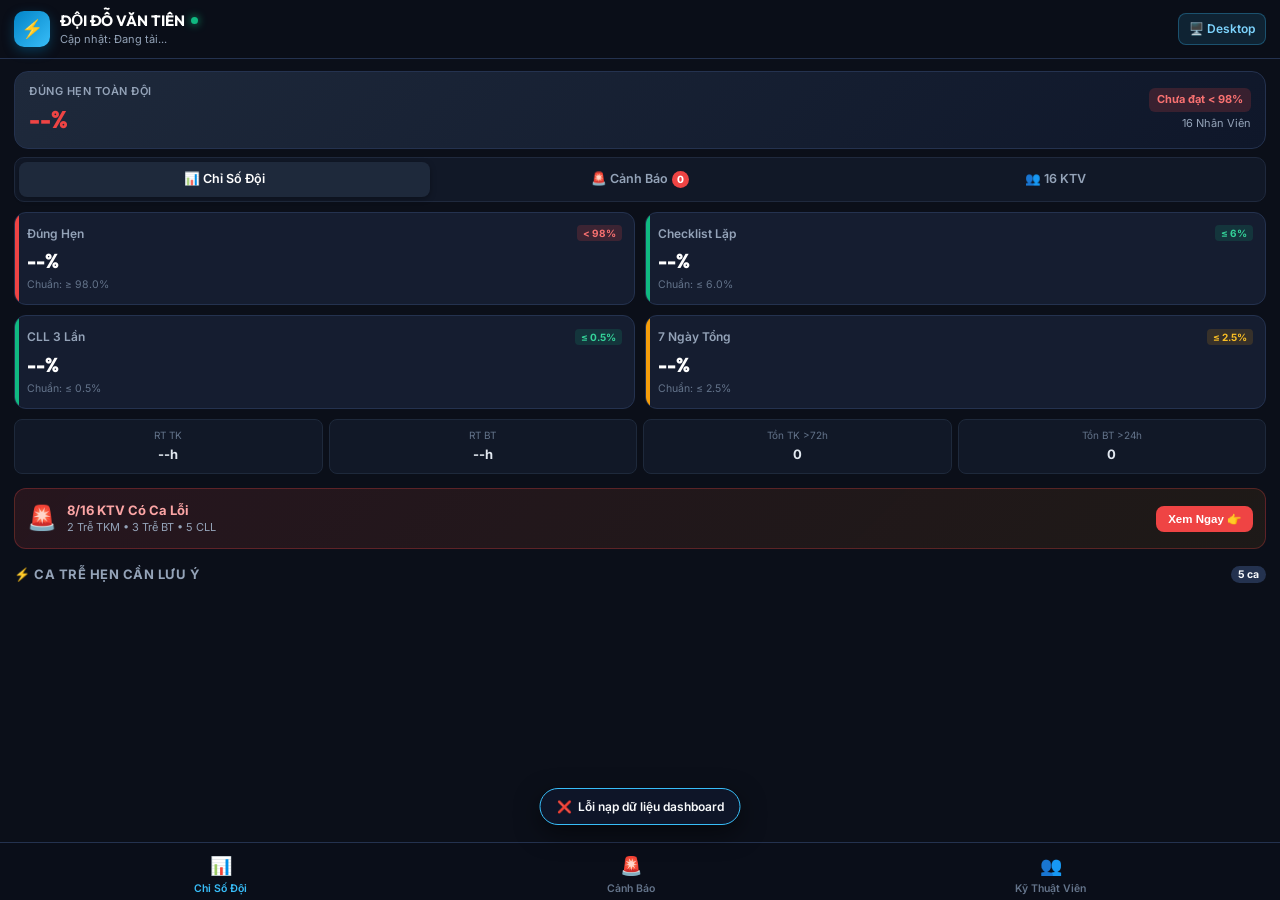
==== m.html @ 836e2f31 "Update m.html at 10:50:08 05/10/2026" ====
<!DOCTYPE html>
<html lang="vi">
<head>
  <meta charset="UTF-8">
  <meta name="viewport" content="width=device-width, initial-scale=1.0, maximum-scale=1.0, user-scalable=no">
  <meta name="theme-color" content="#0f172a">
  <title>KPI Đội Đỗ Văn Tiên (Bản Mobile)</title>
  <link rel="preconnect" href="https://fonts.googleapis.com">
  <link rel="preconnect" href="https://fonts.gstatic.com" crossorigin>
  <link href="https://fonts.googleapis.com/css2?family=Inter:wght@400;500;600;700;800&family=Outfit:wght@600;700;800&display=swap" rel="stylesheet">
  
  <style>
    :root {
      --bg-dark: #0b0f19;
      --bg-card: #151d30;
      --bg-card-hover: #1c263f;
      --border: #24324f;
      --text-main: #f8fafc;
      --text-sub: #94a3b8;
      --text-muted: #64748b;
      --primary: #38bdf8;
      --primary-dim: rgba(56, 189, 248, 0.15);
      --success: #10b981;
      --success-dim: rgba(16, 185, 129, 0.15);
      --warning: #f59e0b;
      --warning-dim: rgba(245, 158, 11, 0.15);
      --danger: #ef4444;
      --danger-dim: rgba(239, 68, 68, 0.18);
      --purple: #8b5cf6;
      --purple-dim: rgba(139, 92, 246, 0.15);
      --safe-bottom: env(safe-area-inset-bottom, 16px);
    }

    * {
      box-sizing: border-box;
      margin: 0;
      padding: 0;
      -webkit-tap-highlight-color: transparent;
    }

    body {
      font-family: 'Inter', -apple-system, BlinkMacSystemFont, "Segoe UI", Roboto, sans-serif;
      background-color: var(--bg-dark);
      color: var(--text-main);
      line-height: 1.45;
      padding-bottom: calc(75px + var(--safe-bottom));
      user-select: none;
      -webkit-font-smoothing: antialiased;
    }

    /* APP HEADER */
    .app-header {
      position: sticky;
      top: 0;
      z-index: 100;
      background: rgba(11, 15, 25, 0.88);
      backdrop-filter: blur(16px);
      -webkit-backdrop-filter: blur(16px);
      border-bottom: 1px solid var(--border);
      padding: 10px 14px;
      display: flex;
      align-items: center;
      justify-content: space-between;
    }

    .header-left {
      display: flex;
      align-items: center;
      gap: 10px;
    }

    .app-logo {
      width: 36px;
      height: 36px;
      border-radius: 10px;
      background: linear-gradient(135deg, #0284c7, #38bdf8);
      display: flex;
      align-items: center;
      justify-content: center;
      font-size: 18px;
      box-shadow: 0 4px 12px rgba(2, 132, 199, 0.35);
    }

    .app-titles h1 {
      font-family: 'Outfit', sans-serif;
      font-size: 15px;
      font-weight: 700;
      color: #fff;
      display: flex;
      align-items: center;
      gap: 6px;
    }

    .live-dot {
      display: inline-block;
      width: 7px;
      height: 7px;
      border-radius: 50%;
      background: #10b981;
      box-shadow: 0 0 8px #10b981;
      animation: pulse 2s infinite;
    }

    @keyframes pulse {
      0%, 100% { opacity: 1; transform: scale(1); }
      50% { opacity: 0.4; transform: scale(0.85); }
    }

    .app-subtitle {
      font-size: 11px;
      color: var(--text-sub);
    }

    .btn-desktop-switch {
      background: rgba(56, 189, 248, 0.12);
      border: 1px solid rgba(56, 189, 248, 0.3);
      color: #7dd3fc;
      padding: 6px 10px;
      border-radius: 8px;
      font-size: 12px;
      font-weight: 600;
      text-decoration: none;
      display: flex;
      align-items: center;
      gap: 4px;
    }

    /* TOP STATS BANNER */
    .hero-stat-banner {
      margin: 12px 14px 6px;
      padding: 12px 14px;
      background: linear-gradient(135deg, #1e293b, #0f172a);
      border: 1px solid var(--border);
      border-radius: 14px;
      display: flex;
      justify-content: space-between;
      align-items: center;
    }

    .hero-stat-col {
      display: flex;
      flex-direction: column;
    }

    .hero-label {
      font-size: 11px;
      color: var(--text-sub);
      text-transform: uppercase;
      letter-spacing: 0.5px;
      font-weight: 600;
    }

    .hero-value {
      font-family: 'Outfit', sans-serif;
      font-size: 24px;
      font-weight: 800;
      margin-top: 2px;
    }

    .val-pass { color: var(--success); }
    .val-fail { color: var(--danger); }
    .val-warn { color: var(--warning); }

    .hero-status-pill {
      font-size: 11px;
      font-weight: 700;
      padding: 4px 8px;
      border-radius: 6px;
      text-align: right;
    }

    /* SEGMENTED TAB NAV */
    .tab-bar {
      margin: 8px 14px;
      background: #111827;
      padding: 4px;
      border-radius: 10px;
      display: flex;
      gap: 4px;
      border: 1px solid #1f293d;
    }

    .tab-item {
      flex: 1;
      padding: 8px 4px;
      text-align: center;
      font-size: 12.5px;
      font-weight: 600;
      color: var(--text-sub);
      border-radius: 8px;
      cursor: pointer;
      display: flex;
      align-items: center;
      justify-content: center;
      gap: 4px;
      transition: all 0.15s ease;
    }

    .tab-item.active {
      background: #1e293b;
      color: #fff;
      box-shadow: 0 2px 6px rgba(0,0,0,0.3);
    }

    .tab-badge {
      font-size: 10px;
      font-weight: 800;
      padding: 1px 5px;
      border-radius: 10px;
      background: var(--danger);
      color: #fff;
    }

    /* VIEW SECTIONS */
    .view-container {
      padding: 0 14px;
      display: none;
    }
    .view-container.active {
      display: block;
    }

    /* 4-KPI GRID */
    .kpi-grid {
      display: grid;
      grid-template-columns: 1fr 1fr;
      gap: 10px;
      margin-top: 10px;
    }

    .kpi-card {
      background: var(--bg-card);
      border: 1px solid var(--border);
      border-radius: 12px;
      padding: 12px;
      position: relative;
      overflow: hidden;
    }

    .kpi-card::before {
      content: '';
      position: absolute;
      top: 0; left: 0; bottom: 0;
      width: 4px;
    }
    .kpi-card.pass::before { background: var(--success); }
    .kpi-card.fail::before { background: var(--danger); }
    .kpi-card.warn::before { background: var(--warning); }

    .kpi-card-header {
      display: flex;
      justify-content: space-between;
      align-items: center;
      margin-bottom: 4px;
    }

    .kpi-name {
      font-size: 12px;
      color: var(--text-sub);
      font-weight: 600;
    }

    .kpi-tag {
      font-size: 10px;
      font-weight: 700;
      padding: 1px 6px;
      border-radius: 4px;
    }

    .tag-pass { background: var(--success-dim); color: #34d399; }
    .tag-fail { background: var(--danger-dim); color: #f87171; }
    .tag-warn { background: var(--warning-dim); color: #fbbf24; }

    .kpi-num {
      font-family: 'Outfit', sans-serif;
      font-size: 20px;
      font-weight: 800;
      color: #fff;
    }

    .kpi-target {
      font-size: 10.5px;
      color: var(--text-muted);
      margin-top: 2px;
    }

    /* SECONDARY METRICS (ROW) */
    .mini-metrics-row {
      display: grid;
      grid-template-columns: repeat(4, 1fr);
      gap: 6px;
      margin-top: 10px;
    }

    .mini-metric-pill {
      background: #111827;
      border: 1px solid #1e293b;
      border-radius: 8px;
      padding: 8px 4px;
      text-align: center;
    }

    .mini-metric-label {
      font-size: 10px;
      color: var(--text-muted);
      display: block;
    }

    .mini-metric-val {
      font-size: 13px;
      font-weight: 700;
      margin-top: 2px;
      color: #e2e8f0;
    }

    /* QUICK ACTION CALLOUT */
    .action-callout {
      margin-top: 14px;
      background: linear-gradient(135deg, rgba(239, 68, 68, 0.12), rgba(245, 158, 11, 0.08));
      border: 1px solid rgba(239, 68, 68, 0.28);
      border-radius: 12px;
      padding: 12px;
      display: flex;
      align-items: center;
      justify-content: space-between;
    }

    .callout-left {
      display: flex;
      align-items: center;
      gap: 10px;
    }

    .callout-icon {
      font-size: 24px;
    }

    .callout-title {
      font-size: 13px;
      font-weight: 700;
      color: #fca5a5;
    }

    .callout-sub {
      font-size: 11px;
      color: var(--text-sub);
    }

    .btn-callout {
      background: var(--danger);
      color: #fff;
      font-size: 11.5px;
      font-weight: 700;
      padding: 6px 12px;
      border-radius: 8px;
      border: none;
      cursor: pointer;
      white-space: nowrap;
    }

    /* SECTION TITLE */
    .section-title-row {
      display: flex;
      justify-content: space-between;
      align-items: center;
      margin: 16px 0 10px;
    }

    .section-title {
      font-size: 13px;
      font-weight: 700;
      text-transform: uppercase;
      letter-spacing: 0.5px;
      color: var(--text-sub);
      display: flex;
      align-items: center;
      gap: 6px;
    }

    .badge-count {
      font-size: 10.5px;
      font-weight: 700;
      background: var(--border);
      color: var(--text-main);
      padding: 1px 7px;
      border-radius: 10px;
    }

    /* HOT ALERT CARDS */
    .alert-card {
      background: var(--bg-card);
      border: 1px solid var(--border);
      border-radius: 12px;
      padding: 12px;
      margin-bottom: 8px;
      transition: background 0.15s ease;
    }

    .alert-card.type-late-tkm { border-left: 4px solid var(--danger); }
    .alert-card.type-late-bt { border-left: 4px solid var(--warning); }
    .alert-card.type-cll { border-left: 4px solid #f43f5e; }
    .alert-card.type-7n { border-left: 4px solid #38bdf8; }

    .alert-top {
      display: flex;
      justify-content: space-between;
      align-items: flex-start;
      margin-bottom: 6px;
    }

    .alert-badge {
      font-size: 11px;
      font-weight: 700;
      padding: 2px 7px;
      border-radius: 5px;
      display: inline-block;
    }

    .alert-badge.late-tkm { background: rgba(239, 68, 68, 0.2); color: #fca5a5; }
    .alert-badge.late-bt { background: rgba(245, 158, 11, 0.2); color: #fcd34d; }
    .alert-badge.cll { background: rgba(244, 63, 94, 0.2); color: #fda4af; }
    .alert-badge.seven-n { background: rgba(56, 189, 248, 0.2); color: #7dd3fc; }

    .alert-emp-tag {
      font-size: 12px;
      font-weight: 700;
      color: #38bdf8;
    }

    .alert-shd-row {
      display: flex;
      align-items: center;
      justify-content: space-between;
      background: rgba(0,0,0,0.25);
      padding: 6px 10px;
      border-radius: 6px;
      margin: 6px 0;
    }

    .alert-shd-code {
      font-family: monospace;
      font-size: 13.5px;
      font-weight: 700;
      color: #f8fafc;
      letter-spacing: 0.5px;
    }

    .btn-copy-chip {
      background: rgba(56, 189, 248, 0.15);
      border: 1px solid rgba(56, 189, 248, 0.3);
      color: #7dd3fc;
      font-size: 11px;
      font-weight: 600;
      padding: 3px 8px;
      border-radius: 5px;
      cursor: pointer;
      display: flex;
      align-items: center;
      gap: 3px;
    }
    .btn-copy-chip:active {
      transform: scale(0.96);
    }

    .alert-details {
      font-size: 11.5px;
      color: var(--text-sub);
      margin-top: 4px;
    }

    .alert-note {
      font-size: 11px;
      color: #94a3b8;
      background: rgba(255,255,255,0.03);
      padding: 4px 6px;
      border-radius: 4px;
      margin-top: 4px;
      line-height: 1.35;
      display: -webkit-box;
      -webkit-line-clamp: 2;
      -webkit-box-orient: vertical;
      overflow: hidden;
    }

    /* SEARCH & FILTER BAR */
    .filter-wrapper {
      position: sticky;
      top: 57px;
      z-index: 90;
      background: rgba(11, 15, 25, 0.95);
      backdrop-filter: blur(12px);
      padding: 6px 0 10px;
    }

    .search-box {
      position: relative;
      margin-bottom: 8px;
    }

    .search-input {
      width: 100%;
      background: #151d30;
      border: 1px solid var(--border);
      border-radius: 10px;
      padding: 10px 36px 10px 14px;
      font-size: 13px;
      color: #fff;
      outline: none;
    }
    .search-input:focus {
      border-color: var(--primary);
    }
    .search-clear {
      position: absolute;
      right: 12px;
      top: 50%;
      transform: translateY(-50%);
      color: var(--text-muted);
      cursor: pointer;
      font-size: 14px;
      display: none;
    }

    .chips-scroll {
      display: flex;
      gap: 6px;
      overflow-x: auto;
      padding-bottom: 2px;
      scrollbar-width: none;
    }
    .chips-scroll::-webkit-scrollbar { display: none; }

    .chip-filter {
      padding: 5px 10px;
      border-radius: 20px;
      font-size: 11.5px;
      font-weight: 600;
      background: #151d30;
      color: var(--text-sub);
      border: 1px solid var(--border);
      white-space: nowrap;
      cursor: pointer;
      display: flex;
      align-items: center;
      gap: 4px;
    }
    .chip-filter.active {
      background: var(--primary);
      color: #0b0f19;
      border-color: var(--primary);
      font-weight: 700;
    }

    /* EMP MOBILE CARDS */
    .emp-card {
      background: var(--bg-card);
      border: 1px solid var(--border);
      border-radius: 14px;
      padding: 12px 14px;
      margin-bottom: 10px;
      position: relative;
      transition: all 0.15s ease;
    }

    .emp-card.has-danger { border-left: 4px solid var(--danger); }
    .emp-card.has-warning { border-left: 4px solid var(--warning); }
    .emp-card.is-clean { border-left: 4px solid var(--success); }

    .emp-card-header {
      display: flex;
      justify-content: space-between;
      align-items: center;
      margin-bottom: 8px;
    }

    .emp-info-wrap {
      display: flex;
      align-items: center;
      gap: 10px;
    }

    .emp-avatar {
      width: 36px;
      height: 36px;
      border-radius: 10px;
      background: linear-gradient(135deg, #1e293b, #334155);
      color: #38bdf8;
      font-family: 'Outfit', sans-serif;
      font-weight: 700;
      font-size: 13px;
      display: flex;
      align-items: center;
      justify-content: center;
      border: 1px solid #475569;
    }

    .emp-name-text {
      font-size: 14px;
      font-weight: 700;
      color: #fff;
    }

    .emp-block-text {
      font-size: 11px;
      color: var(--text-muted);
    }

    .score-badge {
      font-size: 11px;
      font-weight: 800;
      padding: 3px 8px;
      border-radius: 6px;
    }
    .score-good { background: var(--success-dim); color: #34d399; }
    .score-warn { background: var(--warning-dim); color: #fbbf24; }
    .score-fail { background: var(--danger-dim); color: #f87171; }

    /* EMP 7-KPI GRID — 2 hàng: 4 ô trên + 3 ô dưới canh đều */
    .emp-kpi7-grid {
      display: grid;
      grid-template-columns: repeat(4, 1fr);
      gap: 4px;
      margin-bottom: 8px;
    }

    /* Hàng 2: 3 ô (RT TK, RT BT, CSAT) — căn giữa bằng cách cho
       ô đầu tiên hàng 2 bắt đầu từ cột 1 (auto), còn dùng
       wrapper riêng để 3 ô chiếm 3/4 width và căn giữa */
    .emp-kpi7-row2 {
      grid-column: 1 / -1;
      display: grid;
      grid-template-columns: repeat(3, 1fr);
      gap: 4px;
    }

    .kpi7-cell {
      background: rgba(0,0,0,0.22);
      border-radius: 6px;
      padding: 6px 4px;
      text-align: center;
      border: 1px solid transparent;
      min-width: 0;
    }
    .kpi7-cell.pass { border-color: rgba(16,185,129,0.25); }
    .kpi7-cell.fail { border-color: rgba(239,68,68,0.3); background: rgba(239,68,68,0.06); }

    .kpi7-label {
      font-size: 10px;
      color: var(--text-muted);
      display: block;
      white-space: nowrap;
      overflow: hidden;
      text-overflow: ellipsis;
    }

    .kpi7-val {
      font-size: 12.5px;
      font-weight: 700;
      margin-top: 2px;
      display: block;
    }
    .kpi7-cell.pass .kpi7-val { color: #34d399; }
    .kpi7-cell.fail .kpi7-val { color: #f87171; }

    /* ISSUE PILLS ON CARD */
    .emp-issue-pills {
      display: flex;
      flex-wrap: wrap;
      gap: 4px;
      margin-bottom: 10px;
    }

    .issue-pill {
      font-size: 10.5px;
      font-weight: 700;
      padding: 3px 8px;
      border-radius: 4px;
      cursor: pointer;
      display: inline-flex;
      align-items: center;
      gap: 3px;
      transition: opacity 0.15s, transform 0.1s;
    }
    .issue-pill:active { transform: scale(0.95); opacity: 0.8; }
    .issue-pill:not(.pill-clean)::after { content: ' ›'; font-size: 11px; opacity: 0.7; }
    .pill-late-tkm { background: rgba(239, 68, 68, 0.2); color: #fca5a5; }
    .pill-late-bt { background: rgba(245, 158, 11, 0.2); color: #fcd34d; }
    .pill-cll { background: rgba(244, 63, 94, 0.2); color: #fda4af; }
    .pill-7n { background: rgba(56, 189, 248, 0.2); color: #7dd3fc; }
    .pill-rt { background: rgba(139, 92, 246, 0.2); color: #c4b5fd; }
    .pill-clean { background: rgba(16, 185, 129, 0.15); color: #34d399; cursor: default; }

    /* CARD ACTION BUTTONS */
    .emp-actions {
      display: grid;
      grid-template-columns: 1fr 1fr;
      gap: 8px;
    }

    .btn-emp-action {
      padding: 8px 4px;
      border-radius: 8px;
      font-size: 12px;
      font-weight: 700;
      border: 1px solid transparent;
      cursor: pointer;
      display: flex;
      align-items: center;
      justify-content: center;
      gap: 5px;
    }
    .btn-emp-action:active { transform: scale(0.97); }

    .btn-action-view {
      background: #1e293b;
      color: #38bdf8;
      border-color: rgba(56, 189, 248, 0.3);
    }
    .btn-action-zalo {
      background: linear-gradient(135deg, #0284c7, #0369a1);
      color: #fff;
    }

    /* BOTTOM SHEET MODAL (MOBILE DOSSIER) */
    .sheet-backdrop {
      position: fixed;
      top: 0; left: 0; right: 0; bottom: 0;
      background: rgba(0, 0, 0, 0.7);
      backdrop-filter: blur(4px);
      z-index: 1000;
      display: none;
      align-items: flex-end;
    }

    .sheet-container {
      width: 100%;
      max-height: 88vh;
      background: #111827;
      border-radius: 20px 20px 0 0;
      border-top: 1px solid var(--border);
      display: flex;
      flex-direction: column;
      animation: slideUp 0.25s ease-out;
    }

    @keyframes slideUp {
      from { transform: translateY(100%); }
      to { transform: translateY(0); }
    }

    .sheet-handle {
      width: 38px;
      height: 4px;
      background: #475569;
      border-radius: 2px;
      margin: 10px auto 4px;
    }

    .sheet-header {
      padding: 10px 16px 12px;
      border-bottom: 1px solid #1f293d;
      display: flex;
      justify-content: space-between;
      align-items: center;
    }

    .sheet-emp-meta h3 {
      font-size: 16px;
      font-weight: 700;
      color: #fff;
    }
    .sheet-emp-meta span {
      font-size: 11.5px;
      color: var(--text-sub);
    }

    .btn-sheet-close {
      background: #1e293b;
      border: 1px solid #334155;
      color: #94a3b8;
      width: 30px;
      height: 30px;
      border-radius: 50%;
      font-size: 14px;
      cursor: pointer;
      display: flex;
      align-items: center;
      justify-content: center;
    }

    .sheet-kpi-strip {
      display: flex;
      gap: 6px;
      overflow-x: auto;
      padding: 10px 16px;
      background: #0b0f19;
      border-bottom: 1px solid #1f293d;
      scrollbar-width: none;
    }
    .sheet-kpi-strip::-webkit-scrollbar { display: none; }

    .sk-chip {
      padding: 4px 8px;
      border-radius: 6px;
      font-size: 11px;
      white-space: nowrap;
      border: 1px solid #1e293b;
    }
    .sk-chip.pass { background: rgba(16, 185, 129, 0.1); color: #34d399; }
    .sk-chip.fail { background: rgba(239, 68, 68, 0.1); color: #f87171; }

    .sheet-body {
      padding: 12px 16px;
      overflow-y: auto;
      flex: 1;
      -webkit-overflow-scrolling: touch;
    }

    .sheet-footer {
      padding: 10px 16px calc(10px + var(--safe-bottom));
      border-top: 1px solid #1f293d;
      background: #111827;
      display: grid;
      grid-template-columns: 1fr 1fr;
      gap: 8px;
    }

    .btn-sheet-action {
      padding: 10px 6px;
      border-radius: 10px;
      font-size: 12.5px;
      font-weight: 700;
      border: none;
      cursor: pointer;
      display: flex;
      align-items: center;
      justify-content: center;
      gap: 6px;
    }
    .btn-sheet-action:active { transform: scale(0.97); }

    .btn-sheet-shd {
      background: #1e293b;
      color: #38bdf8;
      border: 1px solid rgba(56, 189, 248, 0.3);
    }
    .btn-sheet-zalo {
      background: linear-gradient(135deg, #0284c7, #0369a1);
      color: #fff;
    }

    /* TOAST NOTIFICATION */
    .mobile-toast {
      position: fixed;
      bottom: calc(75px + var(--safe-bottom));
      left: 50%;
      transform: translateX(-50%) translateY(30px);
      background: rgba(15, 23, 42, 0.95);
      border: 1px solid #38bdf8;
      color: #f8fafc;
      padding: 9px 16px;
      border-radius: 24px;
      font-size: 12px;
      font-weight: 600;
      box-shadow: 0 8px 24px rgba(0,0,0,0.5);
      z-index: 2000;
      opacity: 0;
      pointer-events: none;
      transition: all 0.25s ease;
      white-space: nowrap;
      display: flex;
      align-items: center;
      gap: 6px;
    }
    .mobile-toast.show {
      opacity: 1;
      transform: translateX(-50%) translateY(0);
    }

    /* BOTTOM NAV BAR */
    .bottom-nav {
      position: fixed;
      bottom: 0; left: 0; right: 0;
      background: rgba(11, 15, 25, 0.96);
      backdrop-filter: blur(16px);
      -webkit-backdrop-filter: blur(16px);
      border-top: 1px solid var(--border);
      padding: 6px 14px var(--safe-bottom);
      display: flex;
      justify-content: space-around;
      z-index: 95;
    }

    .bnav-item {
      display: flex;
      flex-direction: column;
      align-items: center;
      color: var(--text-muted);
      font-size: 10.5px;
      font-weight: 600;
      text-decoration: none;
      padding: 4px 12px;
      border-radius: 8px;
      cursor: pointer;
      position: relative;
    }
    .bnav-item.active {
      color: #38bdf8;
    }
    .bnav-icon {
      font-size: 18px;
      margin-bottom: 2px;
    }
  </style>
</head>
<body>

  <!-- APP HEADER -->
  <header class="app-header">
    <div class="header-left">
      <div class="app-logo">⚡</div>
      <div class="app-titles">
        <h1>ĐỘI ĐỖ VĂN TIÊN <span class="live-dot" title="Dữ liệu trực tiếp"></span></h1>
        <div class="app-subtitle" id="appSubtitle">Cập nhật: Đang tải...</div>
      </div>
    </div>
    <a href="index.html" class="btn-desktop-switch" title="Chuyển sang giao diện bảng lớn cho máy tính">
      🖥️ Desktop
    </a>
  </header>

  <!-- HERO KPI STAT BANNER (TOP PERFORMANCE) -->
  <section class="hero-stat-banner" id="heroBanner">
    <div class="hero-stat-col">
      <span class="hero-label">Đúng Hẹn Toàn Đội</span>
      <span class="hero-value val-fail" id="heroOnTimeVal">--%</span>
    </div>
    <div class="hero-stat-col" style="align-items: flex-end;">
      <span class="hero-status-pill tag-fail" id="heroOnTimeBadge">Chưa đạt &lt; 98%</span>
      <span style="font-size: 11px; color: var(--text-sub); margin-top: 4px;" id="heroEmpCount">16 Nhân Viên</span>
    </div>
  </section>

  <!-- SEGMENTED TABS -->
  <nav class="tab-bar" id="mobileTabBar">
    <div class="tab-item active" data-tab="tab-overview">
      📊 Chỉ Số Đội
    </div>
    <div class="tab-item" data-tab="tab-alerts">
      🚨 Cảnh Báo <span class="tab-badge" id="tabAlertCount">0</span>
    </div>
    <div class="tab-item" data-tab="tab-employees">
      👥 16 KTV
    </div>
  </nav>

  <!-- VIEW 1: TỔNG QUAN CHỈ SỐ ĐỘI -->
  <main class="view-container active" id="tab-overview">
    
    <!-- 4 CORE KPIS GRID -->
    <div class="kpi-grid">
      <!-- 1. Đúng Hẹn -->
      <div class="kpi-card fail" id="cardOnTime">
        <div class="kpi-card-header">
          <span class="kpi-name">Đúng Hẹn</span>
          <span class="kpi-tag tag-fail" id="kpiTagOnTime">&lt; 98%</span>
        </div>
        <div class="kpi-num" id="kpiValOnTime">--%</div>
        <div class="kpi-target">Chuẩn: ≥ 98.0%</div>
      </div>

      <!-- 2. CLL -->
      <div class="kpi-card pass" id="cardCLL">
        <div class="kpi-card-header">
          <span class="kpi-name">Checklist Lặp</span>
          <span class="kpi-tag tag-pass" id="kpiTagCLL">≤ 6%</span>
        </div>
        <div class="kpi-num" id="kpiValCLL">--%</div>
        <div class="kpi-target">Chuẩn: ≤ 6.0%</div>
      </div>

      <!-- 3. CLL3 -->
      <div class="kpi-card pass" id="cardCLL3">
        <div class="kpi-card-header">
          <span class="kpi-name">CLL 3 Lần</span>
          <span class="kpi-tag tag-pass" id="kpiTagCLL3">≤ 0.5%</span>
        </div>
        <div class="kpi-num" id="kpiValCLL3">--%</div>
        <div class="kpi-target">Chuẩn: ≤ 0.5%</div>
      </div>

      <!-- 4. 7N Total -->
      <div class="kpi-card warn" id="card7N">
        <div class="kpi-card-header">
          <span class="kpi-name">7 Ngày Tổng</span>
          <span class="kpi-tag tag-warn" id="kpiTag7N">≤ 2.5%</span>
        </div>
        <div class="kpi-num" id="kpiVal7N">--%</div>
        <div class="kpi-target">Chuẩn: ≤ 2.5%</div>
      </div>
    </div>

    <!-- 4 SECONDARY METRICS -->
    <div class="mini-metrics-row">
      <div class="mini-metric-pill">
        <span class="mini-metric-label">RT TK</span>
        <span class="mini-metric-val" id="valRtTk">--h</span>
      </div>
      <div class="mini-metric-pill">
        <span class="mini-metric-label">RT BT</span>
        <span class="mini-metric-val" id="valRtBt">--h</span>
      </div>
      <div class="mini-metric-pill">
        <span class="mini-metric-label">Tồn TK &gt;72h</span>
        <span class="mini-metric-val" id="valOverdue72">0</span>
      </div>
      <div class="mini-metric-pill">
        <span class="mini-metric-label">Tồn BT &gt;24h</span>
        <span class="mini-metric-val" id="valOverdue24">0</span>
      </div>
    </div>

    <!-- ACTION CALLOUT -->
    <div class="action-callout" id="actionCallout">
      <div class="callout-left">
        <div class="callout-icon">🚨</div>
        <div>
          <div class="callout-title" id="calloutTitle">8/16 KTV Có Ca Lỗi</div>
          <div class="callout-sub" id="calloutSub">2 Trễ TKM • 3 Trễ BT • 5 CLL</div>
        </div>
      </div>
      <button class="btn-callout" onclick="switchMobileTab('tab-employees', 'HAS_ISSUES')">
        Xem Ngay 👉
      </button>
    </div>

    <!-- QUICK HOT ISSUES SECTION IN OVERVIEW -->
    <div class="section-title-row">
      <span class="section-title">⚡ Ca Trễ Hẹn Cần Lưu Ý</span>
      <span class="badge-count" id="badgeLateCount">5 ca</span>
    </div>
    <div id="overviewHotAlertsContainer">
      <!-- Injected by JS -->
    </div>
  </main>

  <!-- VIEW 2: CẢNH BÁO NÓNG (HOT ALERTS) -->
  <main class="view-container" id="tab-alerts">
    <div class="section-title-row" style="margin-top: 8px;">
      <span class="section-title">🚨 Danh Sách Toàn Bộ Ca Sự Cố</span>
      <span class="badge-count" id="badgeAllAlertsCount">0 ca</span>
    </div>
    <div id="fullAlertsContainer">
      <!-- Injected by JS -->
    </div>
  </main>

  <!-- VIEW 3: 16 ANH EM KTV -->
  <main class="view-container" id="tab-employees">
    
    <!-- SEARCH & FILTER STICKY BAR -->
    <div class="filter-wrapper">
      <div class="search-box">
        <input type="text" class="search-input" id="empSearchInput" placeholder="🔍 Tìm tên KTV, SHD, khối...">
        <span class="search-clear" id="empSearchClear">✕</span>
      </div>
      <div class="chips-scroll" id="empFilterChips">
        <div class="chip-filter active" data-filter="ALL">Tất Cả (16)</div>
        <div class="chip-filter" data-filter="HAS_ISSUES">🚨 Có Lỗi (<span id="fcCountIssues">0</span>)</div>
        <div class="chip-filter" data-filter="LATE">❌ Trễ Hẹn (<span id="fcCountLate">0</span>)</div>
        <div class="chip-filter" data-filter="CLL">🔁 CLL (<span id="fcCountCll">0</span>)</div>
        <div class="chip-filter" data-filter="CLEAN">🏆 Đạt Chuẩn (<span id="fcCountClean">0</span>)</div>
      </div>
    </div>

    <!-- EMP CARDS LIST -->
    <div id="empCardsContainer">
      <!-- Injected by JS -->
    </div>
  </main>

  <!-- BOTTOM SHEET MODAL (MOBILE DOSSIER) -->
  <div class="sheet-backdrop" id="empSheetBackdrop">
    <div class="sheet-container" id="empSheetContainer">
      <div class="sheet-handle"></div>
      
      <div class="sheet-header">
        <div class="sheet-emp-meta">
          <h3 id="sheetEmpName">PNC01.KTV</h3>
          <span id="sheetEmpBlock">Khối - Mã: --</span>
        </div>
        <button class="btn-sheet-close" id="btnSheetClose" title="Đóng">✕</button>
      </div>

      <div class="sheet-kpi-strip" id="sheetKpiStrip">
        <!-- Injected 7-KPI mini chips -->
      </div>

      <div class="sheet-body" id="sheetBody">
        <!-- Injected list of issues for this technician -->
      </div>

      <div class="sheet-footer">
        <button class="btn-sheet-action btn-sheet-shd" id="btnSheetCopyShds">
          📋 Copy Tất Cả SHD
        </button>
        <button class="btn-sheet-action btn-sheet-zalo" id="btnSheetCopyZalo">
          💬 Gửi Tin Zalo
        </button>
      </div>
    </div>
  </div>

  <!-- TOAST NOTIFICATION -->
  <div class="mobile-toast" id="mobileToast">
    <span id="toastIcon">📋</span>
    <span id="toastMsg">Đã sao chép!</span>
  </div>

  <!-- BOTTOM APP NAV BAR -->
  <nav class="bottom-nav">
    <div class="bnav-item active" data-target="tab-overview" onclick="switchMobileTab('tab-overview')">
      <span class="bnav-icon">📊</span>
      <span>Chỉ Số Đội</span>
    </div>
    <div class="bnav-item" data-target="tab-alerts" onclick="switchMobileTab('tab-alerts')">
      <span class="bnav-icon">🚨</span>
      <span>Cảnh Báo</span>
    </div>
    <div class="bnav-item" data-target="tab-employees" onclick="switchMobileTab('tab-employees')">
      <span class="bnav-icon">👥</span>
      <span>Kỹ Thuật Viên</span>
    </div>
  </nav>

  <!-- DATA SCRIPT -->
  <script src="data.js"></script>

  <!-- MOBILE DASHBOARD LOGIC -->
  <script>
    let appData = null;
    let currentEmpFilter = 'ALL';
    let currentSearchTerm = '';
    let selectedSheetEmp = null;
    let selectedSheetCases = [];

    // 1. Toast Notification
    function showToast(msg, icon = '📋') {
      const toast = document.getElementById('mobileToast');
      const toastMsg = document.getElementById('toastMsg');
      const toastIcon = document.getElementById('toastIcon');
      if (!toast) return;

      toastMsg.textContent = msg;
      toastIcon.textContent = icon;
      toast.classList.add('show');
      setTimeout(() => {
        toast.classList.remove('show');
      }, 2200);
    }

    // 2. Global Clipboard Helper
    window.copyText = function(text, successMsg = 'Đã sao chép vào bộ nhớ tạm!') {
      if (!text) return;
      if (navigator.clipboard && navigator.clipboard.writeText) {
        navigator.clipboard.writeText(text).then(() => {
          showToast(successMsg, '✅');
        }).catch(() => fallbackCopy(text, successMsg));
      } else {
        fallbackCopy(text, successMsg);
      }
    };

    function fallbackCopy(text, successMsg) {
      const ta = document.createElement('textarea');
      ta.value = text;
      ta.style.position = 'fixed';
      ta.style.opacity = '0';
      document.body.appendChild(ta);
      ta.select();
      try {
        document.execCommand('copy');
        showToast(successMsg, '✅');
      } catch (err) {
        showToast('Không thể sao chép tự động', '⚠️');
      }
      document.body.removeChild(ta);
    }

    // 3. Tab Switching
    window.switchMobileTab = function(tabId, empFilterPreset = null) {
      // Tab Bar buttons
      document.querySelectorAll('#mobileTabBar .tab-item').forEach(el => {
        el.classList.toggle('active', el.dataset.tab === tabId);
      });
      // Bottom Nav items
      document.querySelectorAll('.bottom-nav .bnav-item').forEach(el => {
        el.classList.toggle('active', el.dataset.target === tabId);
      });
      // Containers
      document.querySelectorAll('.view-container').forEach(el => {
        el.classList.toggle('active', el.id === tabId);
      });

      window.scrollTo({ top: 0, behavior: 'smooth' });

      if (empFilterPreset && tabId === 'tab-employees') {
        currentEmpFilter = empFilterPreset;
        document.querySelectorAll('#empFilterChips .chip-filter').forEach(c => {
          c.classList.toggle('active', c.dataset.filter === empFilterPreset);
        });
        renderEmpCards();
      }
    };

    // 4. Data Extraction & Normalization
    function getAllIssuesForEmployee(emp) {
      const empShort = emp.name.toUpperCase().replace('PNC01.', '').trim();
      const cases = [];
      const seen = new Set();

      function addCase(item) {
        const shd = (item.shd || '').trim().toUpperCase();
        const baseCat = item.category.startsWith('LATE') ? 'LATE' : item.category;
        const key = `${shd}_${baseCat}`;
        if (shd && shd !== '-' && seen.has(key)) {
          const existing = cases.find(c => (c.shd || '').trim().toUpperCase() === shd && (c.category.startsWith('LATE') ? 'LATE' : c.category) === baseCat);
          if (existing) {
            if (!existing.note || existing.note === '-' || existing.note.includes('hoàn tất')) {
              if (item.note && item.note !== '-') existing.note = item.note;
            }
            if (!existing.time || existing.time === '-') {
              if (item.time && item.time !== '-') existing.time = item.time;
            }
            if (item.category === 'LATE_TKM' || item.category === 'LATE_BT') {
              existing.category = item.category;
              existing.badge = item.badge;
            }
          }
          return;
        }
        if (shd && shd !== '-') seen.add(key);
        cases.push(item);
      }

      // Yesterday Alerts
      if (appData && appData.yesterday_alerts && appData.yesterday_alerts.cases_by_date) {
        Object.keys(appData.yesterday_alerts.cases_by_date).forEach(d => {
          (appData.yesterday_alerts.cases_by_date[d] || []).forEach(c => {
            const cEmp = (c.emp || '').toUpperCase().replace('PNC01.', '').trim();
            if (cEmp === empShort || (empShort && cEmp.includes(empShort))) {
              let cat = 'OTHER';
              let badge = '⚠️ Sự Cố';
              if (c.issue_type === 'LATE' || c.issue_type === 'LATE_TKM' || c.issue_type === 'LATE_BT') {
                const isTkm = (c.service === 'TKM' || (c.service && c.service.includes('TK')) || c.issue_type === 'LATE_TKM');
                cat = isTkm ? 'LATE_TKM' : 'LATE_BT';
                badge = isTkm ? '❌ Trễ Hẹn TKM' : '⚠️ Trễ Hẹn BT';
              } else if (c.issue_type === 'CLL') {
                cat = 'CLL';
                badge = `🔁 CLL (L${c.so_lan_lap || 2})`;
              } else if (c.issue_type === '7N') {
                cat = 'SEVEN_N';
                badge = `📦 7N ${c.service || ''}`;
              } else if (c.issue_type === 'HIGH_RT') {
                cat = 'HIGH_RT';
                badge = `⏱️ RT Cao ${c.service || ''}`;
              }
              addCase({
                category: cat,
                badge,
                service: c.service || 'BT',
                shd: c.shd || '-',
                kh: c.kh || '-',
                time: c.hoantat || d,
                rt: c.rt || null,
                so_lan_lap: c.so_lan_lap || null,
                note: c.note || c.issue_title || ''
              });
            }
          });
        });
      }

      // emp.details
      if (emp.details) {
        (emp.details.late_tkm || []).forEach(c => {
          addCase({
            category: 'LATE_TKM',
            badge: '❌ Trễ Hẹn TKM',
            service: 'TKM',
            shd: c.shd || '-',
            kh: c.kh || '-',
            time: c.ngay_hoantat || c.thoigian || '-',
            note: c.note || c.ghichu || 'Trễ hẹn Triển khai mới (TKM)'
          });
        });

        (emp.details.late_bt || []).forEach(c => {
          addCase({
            category: 'LATE_BT',
            badge: '⚠️ Trễ Hẹn BT',
            service: 'BT',
            shd: c.shd || '-',
            kh: c.kh || '-',
            time: c.ngay_hoantat || c.thoigian || '-',
            note: c.note || c.ghichu || 'Trễ hẹn Bảo trì (BT)'
          });
        });

        (emp.details.cll || []).forEach(c => {
          addCase({
            category: 'CLL',
            badge: `🔁 CLL (L${c.solanlap || c.so_lan_lap || 2})`,
            service: 'BT',
            shd: c.shd || '-',
            kh: c.kh || '-',
            time: c.thoigian || c.ngay_hoantat || '-',
            so_lan_lap: c.solanlap || c.so_lan_lap || 2,
            note: c.ghichu || c.note || 'Checklist lặp lại nhiều lần'
          });
        });

        const sList = emp.details.seven_n || emp.details.cl_7n_total || [];
        sList.forEach(c => {
          const srv = (c.loai_7n && c.loai_7n.includes('Triển Khai')) || (c.loai && c.loai.toUpperCase().includes('TK')) ? 'TK' : 'BT';
          addCase({
            category: 'SEVEN_N',
            badge: `📦 7N (${srv})`,
            service: srv,
            shd: c.shd || '-',
            kh: c.kh || '-',
            time: c.thoigian || c.ngay_hoantat || '-',
            note: c.ghichu || c.note || 'Phát sinh bảo trì trong 7 ngày'
          });
        });
      }

      const countLateTkm = cases.filter(c => c.category === 'LATE_TKM').length;
      const countLateBt = cases.filter(c => c.category === 'LATE_BT').length;
      const countLate = countLateTkm + countLateBt;
      const countCll = cases.filter(c => c.category === 'CLL').length;
      const count7n = cases.filter(c => c.category === 'SEVEN_N').length;
      const countRt = cases.filter(c => c.category === 'HIGH_RT').length;

      return {
        emp,
        cases,
        counts: {
          total: cases.length,
          late: countLate,
          late_tkm: countLateTkm,
          late_bt: countLateBt,
          cll: countCll,
          seven_n: count7n,
          high_rt: countRt
        }
      };
    }

    function getEmpScore(emp) {
      const p = {
        on_time: emp.on_time_rate >= 98.0,
        cll: emp.cll_rate <= 6.0,
        cll3: (emp.cll3_rate === null || emp.cll3_rate === undefined || emp.cll3_rate <= 0.5),
        seven_n: emp.cl_7n_total_rate <= 2.5,
        rt_tk: emp.repontime_tk <= 18.0,
        rt_bt: emp.repontime_bt <= 9.0,
        csat: emp.csat === 0
      };
      const score = Object.values(p).filter(Boolean).length;
      let badgeClass = 'score-good';
      let statusText = 'ĐẠT CHUẨN';
      if (score < 5) {
        badgeClass = 'score-fail';
        statusText = 'CẢNH BÁO';
      } else if (score < 7) {
        badgeClass = 'score-warn';
        statusText = 'KHÁ';
      }
      return { score, passes: p, badgeClass, statusText };
    }

    // 5. Render Core UI
    function initMobileDashboard(data) {
      appData = data;
      if (!appData) return;

      // Header Meta
      const sub = document.getElementById('appSubtitle');
      if (sub) sub.textContent = `Cập nhật: ${appData.updated_at || 'Mới nhất'} • 16 KTV`;

      // Team Totals
      const tot = appData.team_total;
      if (tot) {
        // Hero Banner
        const heroVal = document.getElementById('heroOnTimeVal');
        const heroBadge = document.getElementById('heroOnTimeBadge');
        if (heroVal) {
          heroVal.textContent = `${tot.on_time_rate.toFixed(2)}%`;
          heroVal.className = `hero-value ${tot.on_time_rate >= 98.0 ? 'val-pass' : 'val-fail'}`;
        }
        if (heroBadge) {
          if (tot.on_time_rate >= 98.0) {
            heroBadge.textContent = 'Đạt Chuẩn ≥ 98%';
            heroBadge.className = 'hero-status-pill tag-pass';
          } else {
            heroBadge.textContent = 'Chưa Đạt < 98%';
            heroBadge.className = 'hero-status-pill tag-fail';
          }
        }

        // 4 Core Cards
        // 1. Đúng Hẹn
        const valOnTime = document.getElementById('kpiValOnTime');
        const tagOnTime = document.getElementById('kpiTagOnTime');
        const cardOnTime = document.getElementById('cardOnTime');
        if (valOnTime) valOnTime.textContent = `${tot.on_time_rate.toFixed(2)}%`;
        if (tagOnTime && cardOnTime) {
          const pass = tot.on_time_rate >= 98.0;
          cardOnTime.className = `kpi-card ${pass ? 'pass' : 'fail'}`;
          tagOnTime.className = `kpi-tag ${pass ? 'tag-pass' : 'tag-fail'}`;
          tagOnTime.textContent = pass ? 'Đạt ≥ 98%' : 'Lỗi < 98%';
        }

        // 2. CLL
        const valCLL = document.getElementById('kpiValCLL');
        const tagCLL = document.getElementById('kpiTagCLL');
        const cardCLL = document.getElementById('cardCLL');
        if (valCLL) valCLL.textContent = `${tot.cll_rate.toFixed(2)}%`;
        if (tagCLL && cardCLL) {
          const pass = tot.cll_rate <= 6.0;
          cardCLL.className = `kpi-card ${pass ? 'pass' : 'fail'}`;
          tagCLL.className = `kpi-tag ${pass ? 'tag-pass' : 'tag-fail'}`;
          tagCLL.textContent = pass ? 'Đạt ≤ 6%' : 'Vượt > 6%';
        }

        // 3. CLL3
        const valCLL3 = document.getElementById('kpiValCLL3');
        const tagCLL3 = document.getElementById('kpiTagCLL3');
        const cardCLL3 = document.getElementById('cardCLL3');
        const cll3Val = (tot.cll3_rate !== null && tot.cll3_rate !== undefined) ? tot.cll3_rate : 0.0;
        if (valCLL3) valCLL3.textContent = `${cll3Val.toFixed(2)}%`;
        if (tagCLL3 && cardCLL3) {
          const pass = cll3Val <= 0.5;
          cardCLL3.className = `kpi-card ${pass ? 'pass' : 'fail'}`;
          tagCLL3.className = `kpi-tag ${pass ? 'tag-pass' : 'tag-fail'}`;
          tagCLL3.textContent = pass ? 'Đạt ≤ 0.5%' : 'Vượt > 0.5%';
        }

        // 4. 7N
        const val7N = document.getElementById('kpiVal7N');
        const tag7N = document.getElementById('kpiTag7N');
        const card7N = document.getElementById('card7N');
        if (val7N) val7N.textContent = `${tot.cl_7n_total_rate.toFixed(2)}%`;
        if (tag7N && card7N) {
          const pass = tot.cl_7n_total_rate <= 2.5;
          card7N.className = `kpi-card ${pass ? 'pass' : 'warn'}`;
          tag7N.className = `kpi-tag ${pass ? 'tag-pass' : 'tag-warn'}`;
          tag7N.textContent = pass ? 'Đạt ≤ 2.5%' : 'Vượt > 2.5%';
        }

        // Mini Metrics
        const rtTkEl = document.getElementById('valRtTk'); if (rtTkEl) rtTkEl.textContent = `${tot.repontime_tk}h`;
        const rtBtEl = document.getElementById('valRtBt'); if (rtBtEl) rtBtEl.textContent = `${tot.repontime_bt}h`;
        const od72 = (tot.details && tot.details.overdue_72h) ? tot.details.overdue_72h.length : 0;
        const od24 = (tot.details && tot.details.overdue_24h) ? tot.details.overdue_24h.length : 0;
        const v72 = document.getElementById('valOverdue72'); if (v72) v72.textContent = od72;
        const v24 = document.getElementById('valOverdue24'); if (v24) v24.textContent = od24;
      }

      // Calculate Total Issues & Render Lists
      renderAlertsList();
      renderEmpCards();
    }

    // 6. Render Hot Alerts
    function renderAlertsList() {
      if (!appData) return;

      const allAlerts = [];
      const seenShd = new Set();

      function addAlert(item) {
        const shd = (item.shd || '').trim().toUpperCase();
        const baseKey = `${shd}_${item.type}`;
        if (shd && shd !== '-' && seenShd.has(baseKey)) return;
        if (shd && shd !== '-') seenShd.add(baseKey);
        allAlerts.push(item);
      }

      // Yesterday alerts
      if (appData.yesterday_alerts && appData.yesterday_alerts.cases_by_date) {
        Object.keys(appData.yesterday_alerts.cases_by_date).forEach(d => {
          (appData.yesterday_alerts.cases_by_date[d] || []).forEach(c => {
            const isTkm = (c.service === 'TKM' || (c.service && c.service.includes('TK')) || c.issue_type === 'LATE_TKM');
            let type = 'OTHER';
            let badge = '⚠️ Sự Cố';
            let badgeClass = 'late-bt';
            let cardClass = 'type-late-bt';

            if (c.issue_type === 'LATE' || c.issue_type === 'LATE_TKM' || c.issue_type === 'LATE_BT') {
              type = isTkm ? 'LATE_TKM' : 'LATE_BT';
              badge = isTkm ? '❌ Trễ Hẹn TKM' : '⚠️ Trễ Hẹn BT';
              badgeClass = isTkm ? 'late-tkm' : 'late-bt';
              cardClass = isTkm ? 'type-late-tkm' : 'type-late-bt';
            } else if (c.issue_type === 'CLL') {
              type = 'CLL';
              badge = `🔁 CLL (L${c.so_lan_lap || 2})`;
              badgeClass = 'cll';
              cardClass = 'type-cll';
            } else if (c.issue_type === '7N') {
              type = 'SEVEN_N';
              badge = `📦 7N ${c.service || ''}`;
              badgeClass = 'seven-n';
              cardClass = 'type-7n';
            }

            addAlert({
              type,
              badge,
              badgeClass,
              cardClass,
              emp: c.emp || 'KTV',
              shd: c.shd || '-',
              kh: c.kh || '-',
              time: c.hoantat || d,
              note: c.note || c.issue_title || ''
            });
          });
        });
      }

      // Cross check late_tkm & late_bt from team_total details
      if (appData.team_total && appData.team_total.details) {
        (appData.team_total.details.late_tkm || []).forEach(c => {
          addAlert({
            type: 'LATE_TKM',
            badge: '❌ Trễ Hẹn TKM',
            badgeClass: 'late-tkm',
            cardClass: 'type-late-tkm',
            emp: c.emp_name || 'KTV',
            shd: c.shd || '-',
            kh: c.kh || '-',
            time: c.ngay_hoantat || c.thoigian || '-',
            note: c.note || c.ghichu || 'Trễ hẹn Triển khai mới (TKM)'
          });
        });

        (appData.team_total.details.late_bt || []).forEach(c => {
          addAlert({
            type: 'LATE_BT',
            badge: '⚠️ Trễ Hẹn BT',
            badgeClass: 'late-bt',
            cardClass: 'type-late-bt',
            emp: c.emp_name || 'KTV',
            shd: c.shd || '-',
            kh: c.kh || '-',
            time: c.ngay_hoantat || c.thoigian || '-',
            note: c.note || c.ghichu || 'Trễ hẹn Bảo trì (BT)'
          });
        });
      }

      // Update badge counts
      const tabCount = document.getElementById('tabAlertCount');
      if (tabCount) tabCount.textContent = allAlerts.length;
      const bAll = document.getElementById('badgeAllAlertsCount');
      if (bAll) bAll.textContent = `${allAlerts.length} ca`;

      const lateList = allAlerts.filter(a => a.type === 'LATE_TKM' || a.type === 'LATE_BT');
      const bLate = document.getElementById('badgeLateCount');
      if (bLate) bLate.textContent = `${lateList.length} ca`;

      // Render Alert HTML
      const renderAlertHtml = (item) => `
        <div class="alert-card ${item.cardClass}">
          <div class="alert-top">
            <span class="alert-badge ${item.badgeClass}">${item.badge}</span>
            <span class="alert-emp-tag">${item.emp.replace('PNC01.', '')}</span>
          </div>
          <div class="alert-shd-row">
            <span class="alert-shd-code">${item.shd}</span>
            <button class="btn-copy-chip" onclick="copyText('${item.shd}', 'Đã copy SHD: ${item.shd}')">
              📋 Copy
            </button>
          </div>
          <div class="alert-details">
            👤 <strong>${item.kh}</strong> • ⏱️ ${item.time}
          </div>
          ${item.note && item.note !== '-' ? `<div class="alert-note">${item.note}</div>` : ''}
        </div>
      `;

      // 1. Overview Hot Alerts (Chỉ hiển thị các ca trễ hẹn)
      const ovContainer = document.getElementById('overviewHotAlertsContainer');
      if (ovContainer) {
        if (lateList.length === 0) {
          ovContainer.innerHTML = `<div style="color: #34d399; font-size: 12.5px; padding: 12px; background: rgba(16,185,129,0.1); border-radius: 10px; text-align: center;">🎉 Tuyệt vời! Không có ca trễ hẹn nào trong kỳ đánh giá!</div>`;
        } else {
          ovContainer.innerHTML = lateList.map(renderAlertHtml).join('');
        }
      }

      // 2. Full Alerts Tab
      const fullContainer = document.getElementById('fullAlertsContainer');
      if (fullContainer) {
        if (allAlerts.length === 0) {
          fullContainer.innerHTML = `<div style="color: #34d399; font-size: 13px; padding: 20px; text-align: center;">🎉 Không phát sinh ca sự cố nào!</div>`;
        } else {
          fullContainer.innerHTML = allAlerts.map(renderAlertHtml).join('');
        }
      }
    }

    // 7. Render Employee Cards
    function renderEmpCards() {
      if (!appData || !appData.employees) return;

      const container = document.getElementById('empCardsContainer');
      if (!container) return;

      let empsWithData = appData.employees.map(e => {
        const iss = getAllIssuesForEmployee(e);
        const score = getEmpScore(e);
        return { emp: e, iss, score };
      });

      // Filter counters
      const totalEmps = empsWithData.length;
      const countWithIssues = empsWithData.filter(d => d.iss.counts.total > 0).length;
      const countLate = empsWithData.filter(d => d.iss.counts.late > 0).length;
      const countCll = empsWithData.filter(d => d.iss.counts.cll > 0).length;
      const countClean = empsWithData.filter(d => d.iss.counts.total === 0).length;

      const cIssEl = document.getElementById('fcCountIssues'); if (cIssEl) cIssEl.textContent = countWithIssues;
      const cLateEl = document.getElementById('fcCountLate'); if (cLateEl) cLateEl.textContent = countLate;
      const cCllEl = document.getElementById('fcCountCll'); if (cCllEl) cCllEl.textContent = countCll;
      const cCleanEl = document.getElementById('fcCountClean'); if (cCleanEl) cCleanEl.textContent = countClean;

      // Update Callout on Tab 1
      const calloutTitle = document.getElementById('calloutTitle');
      const calloutSub = document.getElementById('calloutSub');
      if (calloutTitle) calloutTitle.textContent = `${countWithIssues}/${totalEmps} KTV Cần Rà Soát`;
      if (calloutSub) {
        const totTkm = empsWithData.reduce((acc, cur) => acc + cur.iss.counts.late_tkm, 0);
        const totBt = empsWithData.reduce((acc, cur) => acc + cur.iss.counts.late_bt, 0);
        const totCll = empsWithData.reduce((acc, cur) => acc + cur.iss.counts.cll, 0);
        calloutSub.textContent = `${totTkm} Trễ TKM • ${totBt} Trễ BT • ${totCll} CLL`;
      }

      // Apply Filter
      let list = [...empsWithData];
      if (currentEmpFilter === 'HAS_ISSUES') {
        list = list.filter(d => d.iss.counts.total > 0);
      } else if (currentEmpFilter === 'LATE') {
        list = list.filter(d => d.iss.counts.late > 0);
      } else if (currentEmpFilter === 'CLL') {
        list = list.filter(d => d.iss.counts.cll > 0);
      } else if (currentEmpFilter === 'CLEAN') {
        list = list.filter(d => d.iss.counts.total === 0);
      }

      // Apply Search
      const term = (currentSearchTerm || '').trim().toLowerCase();
      if (term) {
        list = list.filter(d => {
          const name = d.emp.name.toLowerCase();
          const block = (d.emp.block || '').toLowerCase();
          const shdMatch = d.iss.cases.some(c => (c.shd || '').toLowerCase().includes(term));
          return name.includes(term) || block.includes(term) || shdMatch;
        });
      }

      // Sort: Most issues on top
      list.sort((a, b) => {
        if (b.iss.counts.total !== a.iss.counts.total) {
          return b.iss.counts.total - a.iss.counts.total;
        }
        return a.score.score - b.score.score;
      });

      if (list.length === 0) {
        container.innerHTML = `<div style="text-align: center; color: var(--text-muted); font-size: 13px; padding: 40px 0;">Không tìm thấy nhân sự phù hợp với bộ lọc.</div>`;
        return;
      }

      container.innerHTML = list.map(d => {
        const e = d.emp;
        const iss = d.iss;
        const sc = d.score;
        const shortName = e.name.replace('PNC01.', '');
        const initials = shortName.slice(0, 2).toUpperCase();

        let cardClass = 'is-clean';
        if (iss.counts.late_tkm > 0 || iss.counts.cll > 0) cardClass = 'has-danger';
        else if (iss.counts.total > 0) cardClass = 'has-warning';

        // Badges for specific errors — clickable to open sheet filtered by category
        const pills = [];
        if (iss.counts.late_tkm > 0) pills.push(`<span class="issue-pill pill-late-tkm" onclick="openEmpSheet('${e.id}','LATE_TKM')">❌ ${iss.counts.late_tkm} Trễ TKM</span>`);
        if (iss.counts.late_bt > 0) pills.push(`<span class="issue-pill pill-late-bt" onclick="openEmpSheet('${e.id}','LATE_BT')">⚠️ ${iss.counts.late_bt} Trễ BT</span>`);
        if (iss.counts.cll > 0) pills.push(`<span class="issue-pill pill-cll" onclick="openEmpSheet('${e.id}','CLL')">🔁 ${iss.counts.cll} CLL</span>`);
        if (iss.counts.seven_n > 0) pills.push(`<span class="issue-pill pill-7n" onclick="openEmpSheet('${e.id}','SEVEN_N')">📦 ${iss.counts.seven_n} 7N</span>`);
        if (iss.counts.high_rt > 0) pills.push(`<span class="issue-pill pill-rt" onclick="openEmpSheet('${e.id}','HIGH_RT')">⏱️ ${iss.counts.high_rt} RT Cao</span>`);
        if (pills.length === 0) pills.push(`<span class="issue-pill pill-clean">✨ Không ca lỗi</span>`);

        return `
          <div class="emp-card ${cardClass}">
            <div class="emp-card-header">
              <div class="emp-info-wrap">
                <div class="emp-avatar">${initials}</div>
                <div>
                  <div class="emp-name-text">${shortName}</div>
                  <div class="emp-block-text">${e.block || 'Khối -'} • Mã: ${e.id}</div>
                </div>
              </div>
              <div>
                <span class="score-badge ${sc.badgeClass}">${sc.score}/7 Đạt</span>
              </div>
            </div>

            <div class="emp-kpi7-grid">
              <!-- Hàng 1: 4 chỉ số chính -->
              <div class="kpi7-cell ${sc.passes.on_time ? 'pass' : 'fail'}">
                <span class="kpi7-label">Đúng hẹn</span>
                <span class="kpi7-val">${e.on_time_rate.toFixed(1)}%</span>
              </div>
              <div class="kpi7-cell ${sc.passes.cll ? 'pass' : 'fail'}">
                <span class="kpi7-label">CLL</span>
                <span class="kpi7-val">${e.cll_rate.toFixed(1)}%</span>
              </div>
              <div class="kpi7-cell ${sc.passes.cll3 ? 'pass' : 'fail'}">
                <span class="kpi7-label">CLL3</span>
                <span class="kpi7-val">${((e.cll3_rate !== null && e.cll3_rate !== undefined) ? e.cll3_rate : 0).toFixed(1)}%</span>
              </div>
              <div class="kpi7-cell ${sc.passes.seven_n ? 'pass' : 'fail'}">
                <span class="kpi7-label">7N Tổng</span>
                <span class="kpi7-val">${e.cl_7n_total_rate.toFixed(1)}%</span>
              </div>
              <!-- Hàng 2: 3 chỉ số RT + CSAT — wrapper riêng để canh đều 3 cột -->
              <div class="emp-kpi7-row2">
                <div class="kpi7-cell ${sc.passes.rt_tk ? 'pass' : 'fail'}">
                  <span class="kpi7-label">RT TK</span>
                  <span class="kpi7-val">${e.repontime_tk}h</span>
                </div>
                <div class="kpi7-cell ${sc.passes.rt_bt ? 'pass' : 'fail'}">
                  <span class="kpi7-label">RT BT</span>
                  <span class="kpi7-val">${e.repontime_bt}h</span>
                </div>
                <div class="kpi7-cell ${sc.passes.csat ? 'pass' : 'fail'}">
                  <span class="kpi7-label">CSAT</span>
                  <span class="kpi7-val">${e.csat}</span>
                </div>
              </div>
            </div>

            <div class="emp-issue-pills">
              ${pills.join('')}
            </div>

            <div class="emp-actions">
              <button class="btn-emp-action btn-action-view" onclick="openEmpSheet('${e.id}')">
                🔍 Xem Lỗi (${iss.counts.total})
              </button>
              <button class="btn-emp-action btn-action-zalo" onclick="copyZaloForEmp('${e.id}')">
                💬 Gửi Zalo
              </button>
            </div>
          </div>
        `;
      }).join('');
    }

    // 8. Bottom Sheet (Mobile Dossier) Modal
    // filterCat: optional category string to pre-filter ('LATE_TKM', 'LATE_BT', 'CLL', 'SEVEN_N', 'HIGH_RT')
    window.openEmpSheet = function(empId, filterCat) {
      if (!appData || !appData.employees) return;
      const emp = appData.employees.find(e => String(e.id) === String(empId));
      if (!emp) return;

      selectedSheetEmp = emp;
      const issData = getAllIssuesForEmployee(emp);
      selectedSheetCases = issData.cases;
      const sc = getEmpScore(emp);

      const nameEl = document.getElementById('sheetEmpName');
      const blockEl = document.getElementById('sheetEmpBlock');
      if (nameEl) nameEl.textContent = emp.name;
      if (blockEl) blockEl.textContent = `${emp.block || '-'} • Mã: ${emp.id} • ${sc.score}/7 Điểm (${sc.statusText})`;

      // 7-KPI mini chips — clickable to filter cases
      const stripEl = document.getElementById('sheetKpiStrip');
      const catToKpi = { LATE_TKM: 0, LATE_BT: 1, CLL: 2, SEVEN_N: 3, HIGH_RT: 4 };
      if (stripEl) {
        const cll3Val = (emp.cll3_rate !== null && emp.cll3_rate !== undefined) ? emp.cll3_rate : 0.0;
        const kpis = [
          { l: 'Đúng hẹn', v: `${emp.on_time_rate.toFixed(1)}%`, p: sc.passes.on_time },
          { l: 'CLL', v: `${emp.cll_rate.toFixed(1)}%`, p: sc.passes.cll },
          { l: 'CLL3', v: `${cll3Val.toFixed(1)}%`, p: sc.passes.cll3 },
          { l: '7N Tổng', v: `${emp.cl_7n_total_rate.toFixed(1)}%`, p: sc.passes.seven_n },
          { l: 'RT TK', v: `${emp.repontime_tk}h`, p: sc.passes.rt_tk },
          { l: 'RT BT', v: `${emp.repontime_bt}h`, p: sc.passes.rt_bt },
          { l: 'CSAT', v: `${emp.csat}`, p: sc.passes.csat }
        ];
        stripEl.innerHTML = kpis.map(k => `
          <div class="sk-chip ${k.p ? 'pass' : 'fail'}">
            ${k.l}: <strong>${k.v}</strong> ${k.p ? '✓' : '✗'}
          </div>
        `).join('');
      }

      // Determine which cases to show (filtered by category if pill was clicked)
      const catFilterLabel = {
        LATE_TKM: '❌ Trễ Hẹn TKM',
        LATE_BT: '⚠️ Trễ Hẹn BT',
        CLL: '🔁 Checklist Lặp (CLL)',
        SEVEN_N: '📦 7 Ngày',
        HIGH_RT: '⏱️ RT Cao'
      };
      const casesToShow = filterCat
        ? selectedSheetCases.filter(c => c.category === filterCat)
        : selectedSheetCases;

      // Cases List
      const bodyEl = document.getElementById('sheetBody');
      if (bodyEl) {
        let headerHtml = '';
        if (filterCat && catFilterLabel[filterCat]) {
          // Filter tabs at top of sheet body
          const allCount = selectedSheetCases.length;
          headerHtml = `
            <div style="display:flex; align-items:center; justify-content:space-between; margin-bottom:10px; padding-bottom:8px; border-bottom:1px solid #1e293b;">
              <span style="font-size:12px; font-weight:700; color:#f8fafc;">${catFilterLabel[filterCat]}</span>
              <button onclick="openEmpSheet('${empId}')" style="font-size:11px; color:#94a3b8; background:none; border:1px solid #334155; padding:3px 8px; border-radius:5px; cursor:pointer;">Xem tất cả (${allCount})</button>
            </div>
          `;
        }

        if (casesToShow.length === 0 && !filterCat) {
          bodyEl.innerHTML = `
            <div style="text-align: center; padding: 30px 10px; color: #34d399;">
              <div style="font-size: 32px; margin-bottom: 8px;">🎉</div>
              <div style="font-weight: 700; font-size: 14px;">KTV Không Phát Sinh Ca Lỗi Nào!</div>
              <div style="font-size: 12px; color: var(--text-muted); margin-top: 4px;">Duy trì phong độ và quy trình thực hiện rất tốt!</div>
            </div>
          `;
        } else if (casesToShow.length === 0) {
          bodyEl.innerHTML = headerHtml + `<div style="text-align:center; color:#34d399; font-size:13px; padding:20px 0;">✅ Không có ca lỗi nào thuộc loại này.</div>`;
        } else {
          const renderCaseRow = (c, i) => {
            const catClass = c.category === 'LATE_TKM' ? 'late-tkm'
              : c.category === 'LATE_BT' ? 'late-bt'
              : c.category === 'CLL' ? 'cll' : 'seven-n';
            const shdEsc = (c.shd || '-').replace(/'/g, "\\'");
            return `
              <div class="alert-card" style="margin-bottom:8px; background:#162032; border-color:#263654;">
                <div class="alert-top">
                  <span class="alert-badge ${catClass}">${c.badge}</span>
                  <span style="font-size:11px; color:var(--text-muted);">#${i + 1}</span>
                </div>
                <div class="alert-shd-row">
                  <span class="alert-shd-code">${c.shd}</span>
                  <button class="btn-copy-chip" onclick="copyText('${shdEsc}','Đã copy SHD: ${shdEsc}')">
                    📋 Copy
                  </button>
                </div>
                <div class="alert-details" style="margin-top:4px;">
                  👤 <strong>${c.kh}</strong> &nbsp;•&nbsp; ⏱️ ${c.time}
                </div>
                ${c.note && c.note !== '-' ? `<div class="alert-note">${c.note}</div>` : ''}
              </div>
            `;
          };
          bodyEl.innerHTML = headerHtml + casesToShow.map(renderCaseRow).join('');
        }
      }

      const backdrop = document.getElementById('empSheetBackdrop');
      if (backdrop) backdrop.style.display = 'flex';
    };

    function closeEmpSheet() {
      const backdrop = document.getElementById('empSheetBackdrop');
      if (backdrop) backdrop.style.display = 'none';
      selectedSheetEmp = null;
      selectedSheetCases = [];
    }

    // 9. Copy Zalo Text for Employee
    window.copyZaloForEmp = function(empId) {
      if (!appData || !appData.employees) return;
      const emp = appData.employees.find(e => String(e.id) === String(empId));
      if (!emp) return;

      const issData = getAllIssuesForEmployee(emp);
      const sc = getEmpScore(emp);
      const shortName = emp.name.replace('PNC01.', '');

      const lines = [];
      lines.push(`🔔 [FPT INSIDE REPORT - CẢNH BÁO KPI KTV]`);
      lines.push(`👤 KTV: ${emp.name} (Khối: ${emp.block || '-'})`);
      lines.push(`📊 Điểm đánh giá: ${sc.score}/7 Tiêu chí Đạt [${sc.statusText}]`);
      lines.push(`----------------------------------------`);
      lines.push(`📌 CÁC CHỈ SỐ CỐT LÕI:`);
      lines.push(`• Đúng hẹn: ${emp.on_time_rate.toFixed(2)}% (Chuẩn ≥ 98.0%) -> ${sc.passes.on_time ? '✅ ĐẠT' : '❌ CHƯA ĐẠT'}`);
      lines.push(`• Checklist Lặp (CLL): ${emp.cll_rate.toFixed(2)}% (Chuẩn ≤ 6.0%) -> ${sc.passes.cll ? '✅ ĐẠT' : '❌ CHƯA ĐẠT'}`);
      lines.push(`• Checklist 7N Tổng: ${emp.cl_7n_total_rate.toFixed(2)}% (Chuẩn ≤ 2.5%) -> ${sc.passes.seven_n ? '✅ ĐẠT' : '❌ CHƯA ĐẠT'}`);
      lines.push(`• RT Bảo trì: ${emp.repontime_bt}h (Chuẩn ≤ 9.0h) -> ${sc.passes.rt_bt ? '✅ ĐẠT' : '❌ CHƯA ĐẠT'}`);
      lines.push(`----------------------------------------`);

      if (issData.cases.length > 0) {
        lines.push(`🚨 DANH SÁCH CA SỰ CỐ CẦN RÀ SOÁT (${issData.cases.length} ca):`);
        issData.cases.slice(0, 10).forEach((c, idx) => {
          lines.push(`${idx + 1}. [${c.badge}] SHD: ${c.shd} - KH: ${c.kh} (${c.time})`);
          if (c.note && c.note !== '-') lines.push(`   -> Ghi chú: ${c.note}`);
        });
        if (issData.cases.length > 10) {
          lines.push(`... Và ${issData.cases.length - 10} ca sự cố khác.`);
        }
      } else {
        lines.push(`🎉 KTV không phát sinh ca lỗi nào! Tiếp tục duy trì phong độ xuất sắc!`);
      }

      lines.push(`----------------------------------------`);
      lines.push(`💡 Nhờ đồng chí ${shortName} rà soát kỹ các ca trên và tuân thủ quy trình để đạt trọn vẹn 7/7 chỉ tiêu!`);

      copyText(lines.join("\n"), `Đã copy tin nhắn Zalo gửi ${shortName}! Mở Zalo dán (Ctrl+V) để gửi.`);
    };

    // 10. Sheet Action Buttons
    document.addEventListener('DOMContentLoaded', () => {
      // Close Sheet
      const btnClose = document.getElementById('btnSheetClose');
      if (btnClose) btnClose.addEventListener('click', closeEmpSheet);
      const backdrop = document.getElementById('empSheetBackdrop');
      if (backdrop) {
        backdrop.addEventListener('click', (e) => {
          if (e.target === backdrop) closeEmpSheet();
        });
      }

      // Copy All SHDs in Sheet
      const btnShd = document.getElementById('btnSheetCopyShds');
      if (btnShd) {
        btnShd.addEventListener('click', () => {
          if (!selectedSheetCases || selectedSheetCases.length === 0) {
            showToast('Không có mã SHD nào', 'ℹ️');
            return;
          }
          const shds = [...new Set(selectedSheetCases.map(c => c.shd).filter(s => s && s !== '-'))];
          copyText(shds.join("\n"), `Đã sao chép ${shds.length} mã SHD!`);
        });
      }

      // Copy Zalo in Sheet
      const btnZalo = document.getElementById('btnSheetCopyZalo');
      if (btnZalo) {
        btnZalo.addEventListener('click', () => {
          if (selectedSheetEmp) copyZaloForEmp(selectedSheetEmp.id);
        });
      }

      // Tab Bar listeners
      document.querySelectorAll('#mobileTabBar .tab-item').forEach(el => {
        el.addEventListener('click', () => {
          switchMobileTab(el.dataset.tab);
        });
      });

      // Filter chips in KTV view
      document.querySelectorAll('#empFilterChips .chip-filter').forEach(chip => {
        chip.addEventListener('click', () => {
          document.querySelectorAll('#empFilterChips .chip-filter').forEach(c => c.classList.remove('active'));
          chip.classList.add('active');
          currentEmpFilter = chip.dataset.filter || 'ALL';
          renderEmpCards();
        });
      });

      // Search input
      const searchInput = document.getElementById('empSearchInput');
      const searchClear = document.getElementById('empSearchClear');
      if (searchInput) {
        searchInput.addEventListener('input', (e) => {
          currentSearchTerm = e.target.value;
          if (searchClear) searchClear.style.display = currentSearchTerm ? 'block' : 'none';
          renderEmpCards();
        });
      }
      if (searchClear) {
        searchClear.addEventListener('click', () => {
          if (searchInput) searchInput.value = '';
          currentSearchTerm = '';
          searchClear.style.display = 'none';
          renderEmpCards();
        });
      }

      // Load Data
      if (window.INITIAL_DASHBOARD_DATA) {
        initMobileDashboard(window.INITIAL_DASHBOARD_DATA);
      } else {
        // Fallback fetch
        fetch('data.json')
          .then(res => res.json())
          .then(data => initMobileDashboard(data))
          .catch(err => {
            console.error('Không thể nạp data.json:', err);
            showToast('Lỗi nạp dữ liệu dashboard', '❌');
          });
      }
    });
  </script>
</body>
</html>
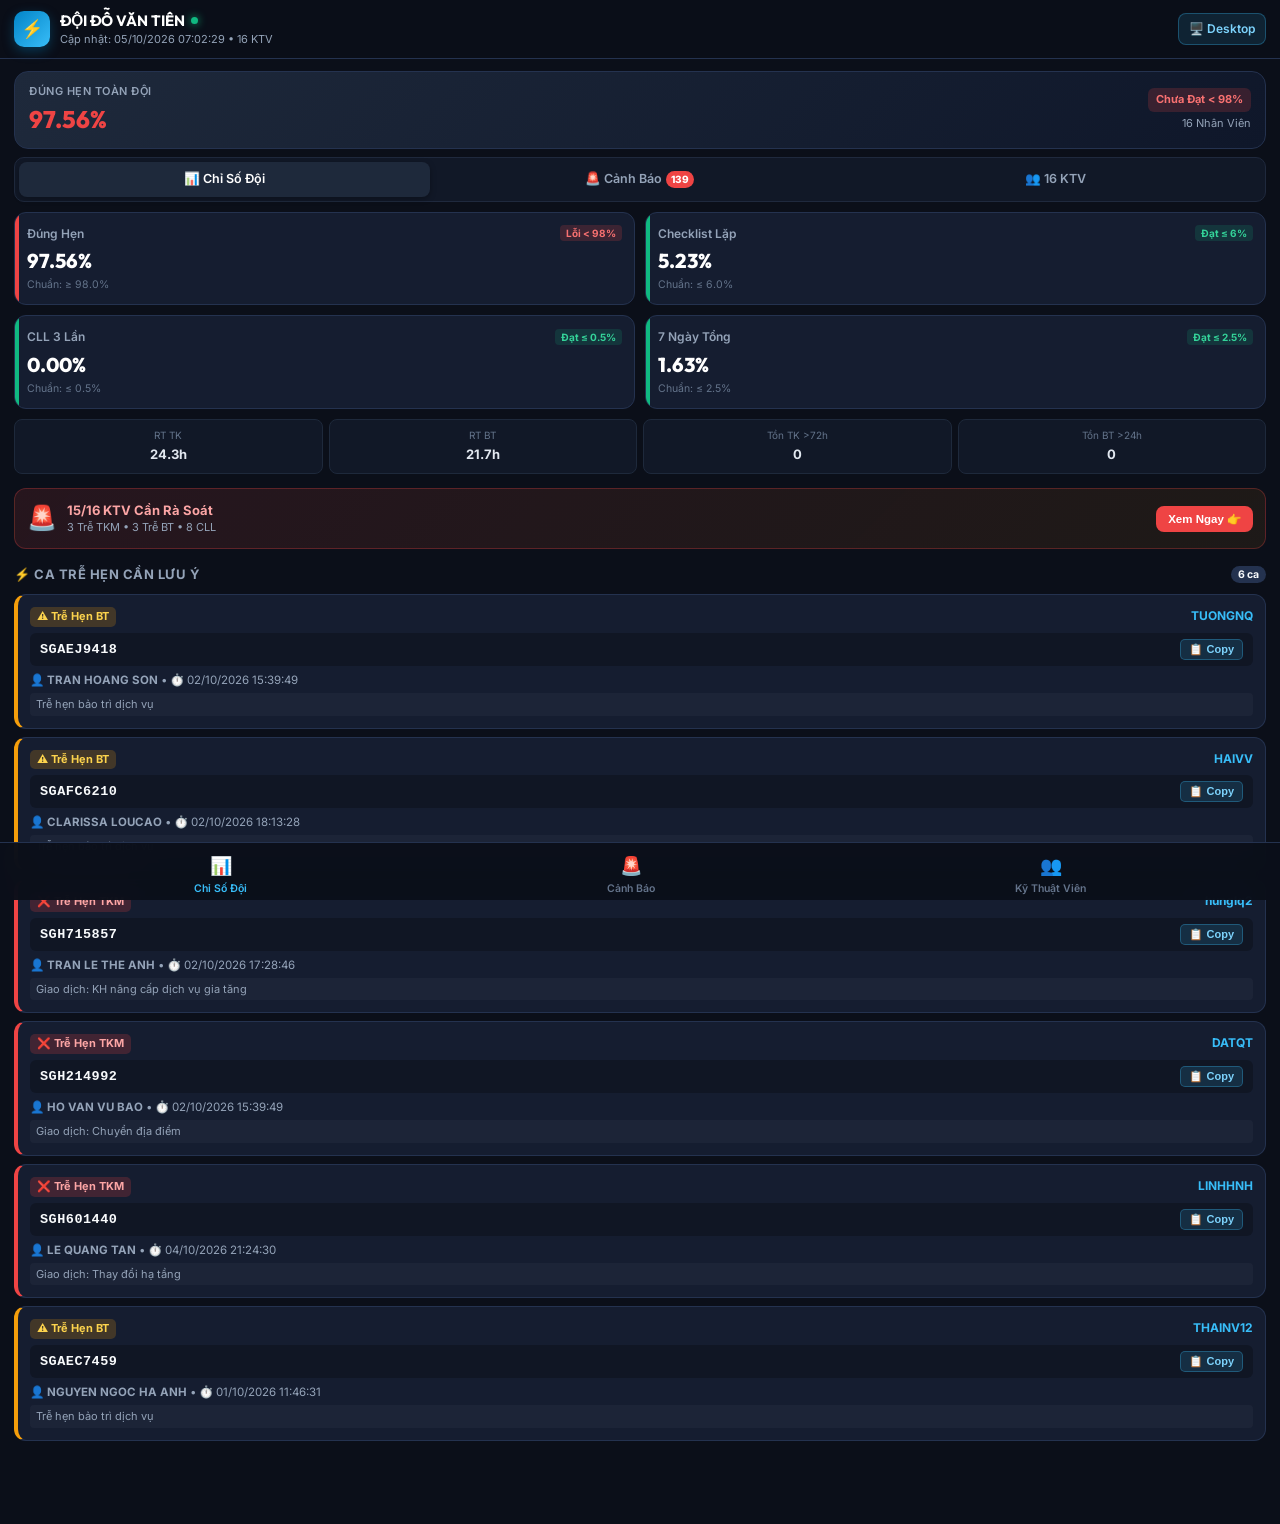
==== commit 1a0854d8: "Update m.html at 10:55:38 05/10/2026" ====
--- a/m.html
+++ b/m.html
@@ -1133,8 +1133,10 @@
     </div>
   </nav>
 
-  <!-- DATA SCRIPT -->
-  <script src="data.js"></script>
+  <!-- DATA SCRIPT (Chống lưu cache điện thoại để luôn cập nhật số liệu mới nhất tức thì) -->
+  <script>
+    document.write('<script src="data.js?v=' + Date.now() + '"><\/script>');
+  </script>
 
   <!-- MOBILE DASHBOARD LOGIC -->
   <script>
